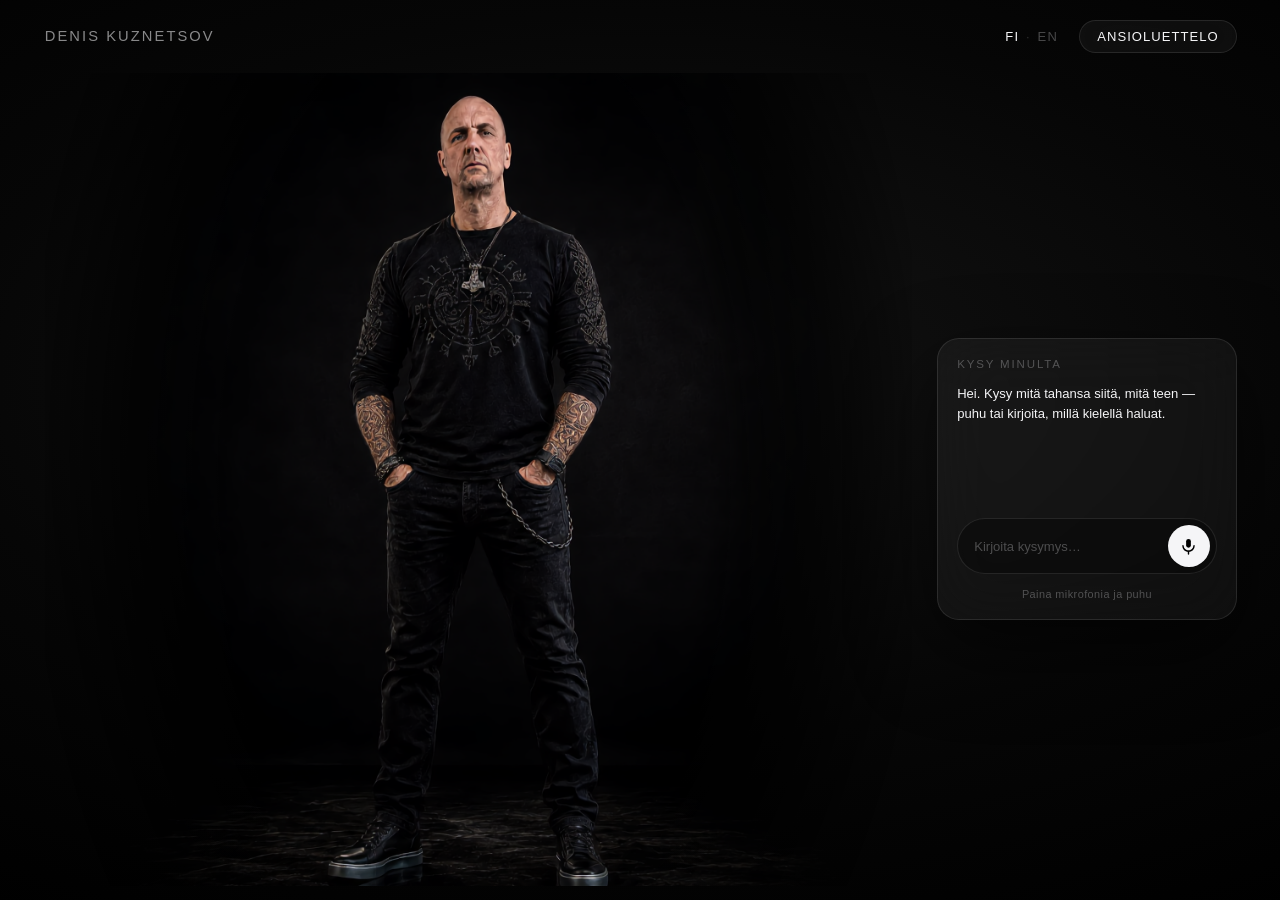
==== index.html @ 13a10eb5 "Add files via upload" ====
<!doctype html>
<html lang="fi">
<head>
<meta charset="utf-8">
<meta name="viewport" content="width=device-width, initial-scale=1, viewport-fit=cover">
<title>Denis Kuznetsov</title>
<style>
  :root{
    --bg:#000;
    --ink:#f5f5f7;
    --dim:rgba(245,245,247,.55);
    --faint:rgba(245,245,247,.28);
    --line:rgba(255,255,255,.10);
    --glass:rgba(255,255,255,.045);
  }

  *{margin:0;padding:0;box-sizing:border-box}

  html,body{
    /* 100% на мобильном считается от полного окна, а адресная строка
       съедает низ — панель уезжает за экран. dvh меряет то, что видно. */
    height:100vh;
    height:100dvh;
    overflow:hidden;
    background:var(--bg);
    color:var(--ink);
    font-family:-apple-system,BlinkMacSystemFont,"SF Pro Display","Helvetica Neue",Inter,Arial,sans-serif;
    -webkit-font-smoothing:antialiased;
  }

  body{
    display:grid;
    grid-template-rows:auto 1fr;
    /* мягкое свечение из центра — свет как на фото */
    background:
      radial-gradient(120% 90% at 50% 42%, #141414 0%, #060606 45%, #000 78%);
  }

  /* ---------- шапка ---------- */
  header{
    display:flex;
    align-items:center;
    justify-content:space-between;
    padding:clamp(14px,2.2vh,26px) clamp(18px,3.5vw,52px);
    z-index:5;
  }
  .name{
    font-size:clamp(12px,1.15vw,15px);
    font-weight:500;
    letter-spacing:.14em;
    text-transform:uppercase;
    color:var(--dim);
  }
  .nav{display:flex;align-items:center;gap:clamp(12px,1.6vw,24px)}
  .lang{
    display:flex;align-items:center;gap:.5em;
    font-size:clamp(11px,1.02vw,13px);
    font-weight:500;letter-spacing:.1em;
  }
  .lang a{color:var(--faint);text-decoration:none;transition:color .3s ease}
  .lang a:hover{color:var(--dim)}
  .lang a.on{color:var(--ink)}
  .lang span{color:rgba(255,255,255,.16)}

  .cv{
    display:inline-flex;
    align-items:center;
    gap:.55em;
    padding:.62em 1.35em;
    font-size:clamp(11px,1.02vw,13.5px);
    font-weight:500;
    letter-spacing:.08em;
    text-transform:uppercase;
    color:var(--ink);
    text-decoration:none;
    border:1px solid var(--line);
    border-radius:100px;
    background:var(--glass);
    -webkit-backdrop-filter:blur(18px);
    backdrop-filter:blur(18px);
    transition:background .35s ease,border-color .35s ease,transform .35s ease;
  }
  .cv:hover{background:rgba(255,255,255,.10);border-color:rgba(255,255,255,.26);transform:translateY(-1px)}

  /* ---------- сцена ---------- */
  .stage{
    position:relative;
    display:grid;
    grid-template-columns:1fr minmax(300px,24vw);
    align-items:center;
    min-height:0;
    padding:0 clamp(18px,3.5vw,52px) clamp(10px,1.6vh,22px);
    gap:clamp(16px,2vw,40px);
  }

  /* фото — во всю доступную высоту, растворяется в фоне */
  .figure{
    position:relative;
    height:100%;
    min-height:0;
    display:flex;
    align-items:flex-end;
    justify-content:center;
  }
  .figure img{
    height:100%;
    width:auto;
    max-width:none;
    object-fit:contain;
    object-position:bottom center;
    display:block;
    /* растушёвка только по бокам и низу — фигура остаётся целой,
       а квадратный край кадра не читается на чёрном фоне */
    -webkit-mask-image:radial-gradient(ellipse 52% 92% at 50% 47%, #000 52%, rgba(0,0,0,.6) 78%, transparent 100%);
    mask-image:radial-gradient(ellipse 52% 92% at 50% 47%, #000 52%, rgba(0,0,0,.6) 78%, transparent 100%);
    animation:rise 1.4s cubic-bezier(.16,1,.3,1) both;
  }
  @keyframes rise{from{opacity:0;transform:translateY(18px) scale(1.012)}to{opacity:1;transform:none}}

  /* ---------- панель диалога ---------- */
  .panel{
    display:flex;
    flex-direction:column;
    gap:14px;
    padding:clamp(16px,1.5vw,24px);
    border:1px solid var(--line);
    border-radius:22px;
    background:var(--glass);
    -webkit-backdrop-filter:blur(30px) saturate(140%);
    backdrop-filter:blur(30px) saturate(140%);
    box-shadow:0 30px 80px rgba(0,0,0,.6);
    max-height:min(62vh,540px);
    animation:rise 1.4s .18s cubic-bezier(.16,1,.3,1) both;
  }
  .panel h2{
    font-size:clamp(10.5px,.9vw,12px);
    font-weight:500;
    letter-spacing:.16em;
    text-transform:uppercase;
    color:var(--faint);
  }

  .log{
    flex:1;
    min-height:120px;
    overflow-y:auto;
    display:flex;
    flex-direction:column;
    gap:12px;
    font-size:clamp(13px,1.02vw,15px);
    line-height:1.55;
    scrollbar-width:thin;
    scrollbar-color:rgba(255,255,255,.18) transparent;
  }
  .log::-webkit-scrollbar{width:5px}
  .log::-webkit-scrollbar-thumb{background:rgba(255,255,255,.18);border-radius:3px}

  .msg{max-width:100%}
  .msg.me{color:var(--dim)}
  .msg.me::before{content:"—  ";color:var(--faint)}
  .msg.ai{color:var(--ink)}

  .composer{
    display:flex;
    align-items:center;
    gap:10px;
    padding:6px 6px 6px 16px;
    border:1px solid var(--line);
    border-radius:100px;
    background:rgba(0,0,0,.35);
  }
  .composer input{
    flex:1;
    min-width:0;
    border:0;
    outline:0;
    background:transparent;
    color:var(--ink);
    font:inherit;
    font-size:clamp(13px,1.02vw,15px);
    padding:8px 0;
  }
  .composer input::placeholder{color:var(--faint)}

  .mic{
    flex:none;
    width:42px;height:42px;
    display:grid;place-items:center;
    border:0;
    border-radius:50%;
    background:var(--ink);
    color:#000;
    cursor:pointer;
    transition:transform .3s cubic-bezier(.16,1,.3,1),box-shadow .3s ease;
  }
  .mic:hover{transform:scale(1.06)}
  .mic svg{width:19px;height:19px}
  .mic.live{
    background:#ff453a;color:#fff;
    box-shadow:0 0 0 0 rgba(255,69,58,.55);
    animation:pulse 1.5s infinite;
  }
  @keyframes pulse{
    70%{box-shadow:0 0 0 16px rgba(255,69,58,0)}
    100%{box-shadow:0 0 0 0 rgba(255,69,58,0)}
  }

  .hint{
    font-size:clamp(10.5px,.85vw,12px);
    letter-spacing:.04em;
    color:var(--faint);
    text-align:center;
  }

  /* ---------- узкий экран ---------- */
  @media (max-width:900px){
    /* Фото отдаёт место панели, а не наоборот: поле ввода с микрофоном
       всегда должно быть на экране, оно тут главное. */
    .stage{
      grid-template-columns:1fr;
      grid-template-rows:minmax(0,1fr) auto;
      align-items:stretch;
      gap:10px;
      padding:0 14px max(12px, env(safe-area-inset-bottom));
    }
    .figure{min-height:0;overflow:hidden}
    .figure img{
      /* на телефоне кадрируем по высоте: бока у снимка пустые, их не жалко,
         зато фигура заполняет экран. width:100% держит страницу в рамках —
         без него картинка 2048x1920 вылезает вправо вместе с микрофоном */
      width:100%;
      height:100%;
      max-width:100%;
      object-fit:cover;
      object-position:center 42%;
      -webkit-mask-image:radial-gradient(ellipse 62% 88% at 50% 44%, #000 54%, rgba(0,0,0,.6) 80%, transparent 100%);
      mask-image:radial-gradient(ellipse 62% 88% at 50% 44%, #000 54%, rgba(0,0,0,.6) 80%, transparent 100%);
    }
    .panel{
      max-height:none;
      gap:10px;
      padding:14px;
      border-radius:18px;
    }
    .panel h2{display:none}
    .log{
      min-height:0;
      max-height:26vh;
      font-size:14px;
    }
    .hint{display:none}
    header{padding:12px 14px;gap:10px}
    .name{font-size:11px;letter-spacing:.1em}
    .cv{padding:.55em 1em;font-size:11px}
    .stage,.panel,.composer{min-width:0}
  }

  /* очень узкие телефоны: имя в шапке уступает место кнопкам */
  @media (max-width:400px){
    .name{display:none}
  }

  /* Совсем низкие экраны в альбомной ориентации: фото уводим, оставляем диалог */
  @media (max-height:460px) and (max-width:900px){
    .figure{display:none}
    .stage{grid-template-rows:auto}
    .log{max-height:38vh}
  }
</style>
</head>
<body>

<header>
  <div class="name">Denis Kuznetsov</div>
  <div class="nav">
    <div class="lang">
      <a class="on" href="index.html">FI</a><span>·</span><a href="index-en.html">EN</a>
    </div>
    <a class="cv" href="cv.html">Ansioluettelo</a>
  </div>
</header>

<main class="stage">

  <div class="figure">
    <img src="avatar.png" alt="Denis Kuznetsov">
  </div>

  <section class="panel">
    <h2>Kysy minulta</h2>

    <div class="log" id="log">
      <div class="msg ai">Hei. Kysy mitä tahansa siitä, mitä teen — puhu tai kirjoita, millä kielellä haluat.</div>
    </div>

    <form class="composer" id="form">
      <input id="q" type="text" autocomplete="off" placeholder="Kirjoita kysymys…">
      <button class="mic" id="mic" type="button" aria-label="Puhu">
        <svg viewBox="0 0 24 24" fill="none" stroke="currentColor" stroke-width="1.8" stroke-linecap="round">
          <rect x="9" y="2.5" width="6" height="11" rx="3" fill="currentColor" stroke="none"/>
          <path d="M5 11a7 7 0 0 0 14 0"/>
          <path d="M12 18v3.5"/>
        </svg>
      </button>
    </form>

    <div class="hint" id="hint">Paina mikrofonia ja puhu</div>
  </section>

</main>

<script>
  const log  = document.getElementById('log');
  const form = document.getElementById('form');
  const q    = document.getElementById('q');
  const mic  = document.getElementById('mic');
  const hint = document.getElementById('hint');

  function say(text, who){
    const d = document.createElement('div');
    d.className = 'msg ' + who;
    d.textContent = text;
    log.appendChild(d);
    log.scrollTop = log.scrollHeight;
  }

  // Адрес воркера. Ключа Google здесь нет и быть не может —
  // страница обращается только сюда, воркер сам ходит к модели.
  const WORKER = 'https://round-scene-4de7.carbo-lignum.workers.dev';

  const history = [];
  let busy = false;

  async function ask(text){
    text = text.trim();
    if(!text || busy) return;

    say(text, 'me');
    history.push({role:'me', text});
    q.value = '';

    busy = true;
    const dots = document.createElement('div');
    dots.className = 'msg ai';
    dots.style.opacity = '.45';
    dots.textContent = '…';
    log.appendChild(dots);
    log.scrollTop = log.scrollHeight;

    try{
      const r = await fetch(WORKER, {
        method:'POST',
        headers:{'Content-Type':'application/json'},
        body: JSON.stringify({ message:text, history: history.slice(0,-1) })
      });
      const d = await r.json();
      dots.remove();
      if(d.reply){
        say(d.reply, 'ai');
        history.push({role:'ai', text:d.reply});
      } else {
        say('Yhteys ei juuri nyt toimi. Kirjoita suoraan: carbo.lignum@gmail.com', 'ai');
      }
    }catch(err){
      dots.remove();
      say('Yhteys ei juuri nyt toimi. Kirjoita suoraan: carbo.lignum@gmail.com', 'ai');
    }finally{
      busy = false;
    }
  }

  form.addEventListener('submit', e => { e.preventDefault(); ask(q.value); });

  // --- голос: распознаётся прямо в браузере, ничего никуда не уходит ---
  const SR = window.SpeechRecognition || window.webkitSpeechRecognition;
  let rec = null, live = false;

  if(!SR){
    hint.textContent = 'Puhe toimii Chromessa';
  } else {
    rec = new SR();
    rec.continuous = false;
    rec.interimResults = true;

    rec.onstart  = () => { live = true;  mic.classList.add('live');    hint.textContent = 'Kuuntelen…'; };
    rec.onend    = () => { live = false; mic.classList.remove('live'); hint.textContent = 'Paina mikrofonia ja puhu'; };
    rec.onerror  = () => { live = false; mic.classList.remove('live'); hint.textContent = 'Mikrofoni ei ole käytettävissä'; };

    rec.onresult = e => {
      let txt = '';
      for(const r of e.results) txt += r[0].transcript;
      q.value = txt;
      if(e.results[e.results.length - 1].isFinal) ask(txt);
    };

    mic.addEventListener('click', () => {
      if(live){ rec.stop(); return; }
      rec.lang = navigator.language || 'fi-FI';
      try{ rec.start(); }catch(err){}
    });
  }
</script>

</body>
</html>
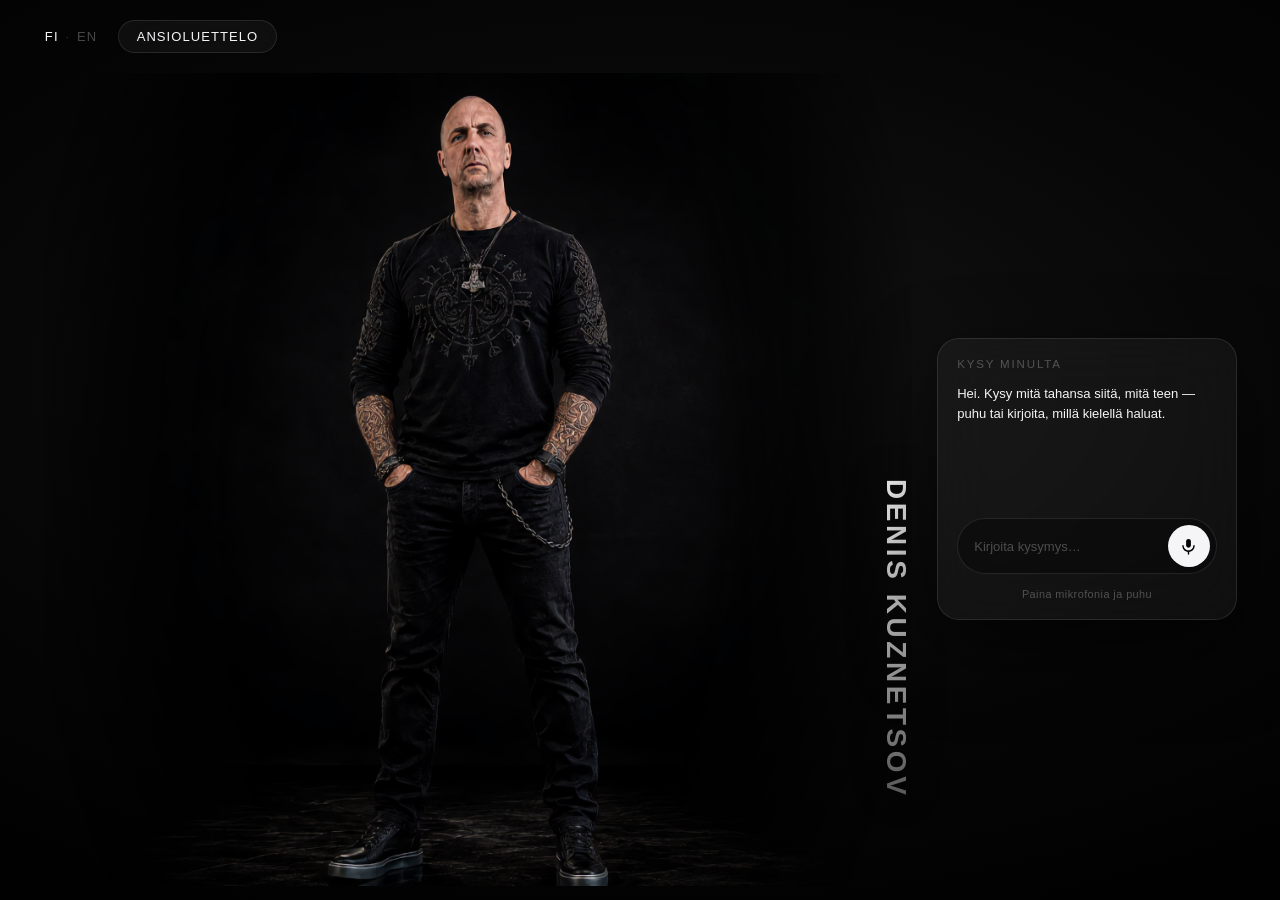
==== commit d867294d: "Add files via upload" ====
--- a/index.html
+++ b/index.html
@@ -1,4 +1,4 @@
-<!doctype html>
+﻿<!doctype html>
 <html lang="fi">
 <head>
 <meta charset="utf-8">
@@ -118,6 +118,41 @@
   @keyframes rise{from{opacity:0;transform:translateY(18px) scale(1.012)}to{opacity:1;transform:none}}
 
   /* ---------- панель диалога ---------- */
+  /* Имя вертикально справа от фотографии — как на обложке журнала.
+     Раньше оно стояло мелким в шапке слева и терялось; здесь оно работает
+     как часть кадра. writing-mode ставит буквы столбиком, читается сверху
+     вниз — так набирают корешок и обложку.
+
+     Заливка градиентом даёт глянец: светлее сверху, глуше книзу, будто по
+     тексту идёт свет. Это дешевле любой тени и не мылит буквы. */
+  .vname{
+    position:absolute;
+    right:0;
+    top:50%;
+    transform:translateY(-50%);
+    writing-mode:vertical-rl;
+    text-orientation:mixed;
+    /* Пятнадцать букв столбиком должны уместиться по высоте кадра.
+       Кегль считается от высоты окна: при расчёте от ширины имя обрезалось.
+       overflow:hidden здесь ставить нельзя — он режет хвост вместо того,
+       чтобы ужать. Пусть лучше буквы будут мельче, но имя целым. */
+    font-size:clamp(15px,3.1vh,32px);
+    font-weight:600;
+    letter-spacing:.13em;
+    text-transform:uppercase;
+    white-space:nowrap;
+    pointer-events:none;
+    user-select:none;
+    background:linear-gradient(180deg,
+      rgba(245,245,247,.98) 0%,
+      rgba(245,245,247,.72) 42%,
+      rgba(245,245,247,.34) 100%);
+    -webkit-background-clip:text;
+    background-clip:text;
+    color:transparent;
+    filter:drop-shadow(0 2px 18px rgba(0,0,0,.55));
+    animation:rise 1.4s .28s cubic-bezier(.16,1,.3,1) both;
+  }
   .panel{
     display:flex;
     flex-direction:column;
@@ -182,6 +217,7 @@
   }
   .composer input::placeholder{color:var(--faint)}
 
+
   .mic{
     flex:none;
     width:42px;height:42px;
@@ -248,7 +284,14 @@
       max-height:26vh;
       font-size:14px;
     }
+    /* подсказка спрятана, но во время записи показывает уровень и секунды */
     .hint{display:none}
+    .hint.on{display:block}
+    .vname{
+      font-size:clamp(18px,5.2vw,30px);
+      letter-spacing:.22em;
+      right:2px;
+    }
     header{padding:12px 14px;gap:10px}
     .name{font-size:11px;letter-spacing:.1em}
     .cv{padding:.55em 1em;font-size:11px}
@@ -271,7 +314,6 @@
 <body>
 
 <header>
-  <div class="name">Denis Kuznetsov</div>
   <div class="nav">
     <div class="lang">
       <a class="on" href="index.html">FI</a><span>·</span><a href="index-en.html">EN</a>
@@ -284,6 +326,7 @@
 
   <div class="figure">
     <img src="avatar.png" alt="Denis Kuznetsov">
+    <div class="vname" aria-hidden="true">Denis Kuznetsov</div>
   </div>
 
   <section class="panel">
@@ -328,18 +371,26 @@
   // страница обращается только сюда, воркер сам ходит к модели.
   const WORKER = 'https://round-scene-4de7.carbo-lignum.workers.dev';
 
+  const TXT = {
+    down:  'Yhteys ei juuri nyt toimi. Kirjoita suoraan: carbo.lignum@gmail.com',
+    idle:  'Paina mikrofonia ja puhu',
+    rec:   'Nauhoitan…',
+    work:  'Kuuntelen…',
+    voice: 'ääniviesti',
+    noMic: 'Mikrofoni ei ole käytettävissä',
+    long:  'Viesti on liian pitkä',
+    quiet: 'En kuullut mitään — puhu lähempänä mikrofonia'
+  };
+
   const history = [];
   let busy = false;
 
-  async function ask(text){
-    text = text.trim();
-    if(!text || busy) return;
-
-    say(text, 'me');
-    history.push({role:'me', text});
-    q.value = '';
-
+  // Один путь наружу и для текста, и для звука.
+  async function send(payload, label){
+    if(busy) return;
     busy = true;
+
+    say(label, 'me');
     const dots = document.createElement('div');
     dots.className = 'msg ai';
     dots.style.opacity = '.45';
@@ -351,52 +402,180 @@
       const r = await fetch(WORKER, {
         method:'POST',
         headers:{'Content-Type':'application/json'},
-        body: JSON.stringify({ message:text, history: history.slice(0,-1) })
+        body: JSON.stringify(Object.assign({ history: history.slice() }, payload))
       });
       const d = await r.json();
       dots.remove();
       if(d.reply){
         say(d.reply, 'ai');
+        if(payload.message) history.push({role:'me', text:payload.message});
         history.push({role:'ai', text:d.reply});
       } else {
-        say('Yhteys ei juuri nyt toimi. Kirjoita suoraan: carbo.lignum@gmail.com', 'ai');
+        say(d.error === 'audio_too_long' ? TXT.long : TXT.down, 'ai');
       }
     }catch(err){
       dots.remove();
-      say('Yhteys ei juuri nyt toimi. Kirjoita suoraan: carbo.lignum@gmail.com', 'ai');
+      say(TXT.down, 'ai');
     }finally{
       busy = false;
-    }
+      hint.textContent = TXT.idle;
+    }
+  }
+
+  function ask(text){
+    text = text.trim();
+    if(!text) return;
+    q.value = '';
+    send({ message:text }, text);
   }
 
   form.addEventListener('submit', e => { e.preventDefault(); ask(q.value); });
 
-  // --- голос: распознаётся прямо в браузере, ничего никуда не уходит ---
-  const SR = window.SpeechRecognition || window.webkitSpeechRecognition;
-  let rec = null, live = false;
-
-  if(!SR){
-    hint.textContent = 'Puhe toimii Chromessa';
+  /* ------------------------------------------------------------------
+     ГОЛОС. Браузерное распознавание НЕ используется: ему надо заранее
+     назвать язык, а заранее неизвестно, на каком языке заговорит
+     посетитель. Вместо этого пишем звук и отдаём его модели как есть —
+     она мультимодальная, слышит сама и отвечает на языке говорящего.
+
+       MediaRecorder → WAV 16 кГц → base64 → воркер → Gemini (inlineData)
+     ------------------------------------------------------------------ */
+
+  const MAX_SECONDS   = 45;    // потолок записи
+  const HUSH_MS       = 1300;  // столько тишины после речи = конец фразы
+  const SPEAK_LEVEL   = 0.018; // выше этого считаем, что говорят
+  const MIN_SPEAK_MS  = 400;   // короче — считаем случайным нажатием
+
+  let mr = null, chunks = [], stream = null, stopTimer = null;
+  let vadCtx = null, vadTimer = null, lastRms = 0;
+
+  function wavFromSamples(samples, rate){
+    const buf = new ArrayBuffer(44 + samples.length * 2);
+    const v = new DataView(buf);
+    const put = (o, s) => { for(let i=0;i<s.length;i++) v.setUint8(o+i, s.charCodeAt(i)); };
+    put(0,'RIFF');  v.setUint32(4, 36 + samples.length*2, true);
+    put(8,'WAVE');  put(12,'fmt ');
+    v.setUint32(16,16,true); v.setUint16(20,1,true); v.setUint16(22,1,true);
+    v.setUint32(24,rate,true); v.setUint32(28,rate*2,true);
+    v.setUint16(32,2,true); v.setUint16(34,16,true);
+    put(36,'data'); v.setUint32(40, samples.length*2, true);
+    let o = 44;
+    for(let i=0;i<samples.length;i++,o+=2){
+      const s = Math.max(-1, Math.min(1, samples[i]));
+      v.setInt16(o, s < 0 ? s*0x8000 : s*0x7FFF, true);
+    }
+    return new Blob([buf], { type:'audio/wav' });
+  }
+
+  async function toWav16k(blob){
+    const ab = await blob.arrayBuffer();
+    const AC = window.AudioContext || window.webkitAudioContext;
+    const ac = new AC();
+    const decoded = await ac.decodeAudioData(ab);
+    ac.close();
+    const off = new OfflineAudioContext(1, Math.max(1, Math.ceil(decoded.duration * 16000)), 16000);
+    const src = off.createBufferSource();
+    src.buffer = decoded;
+    src.connect(off.destination);
+    src.start(0);
+    const out = await off.startRendering();
+    return wavFromSamples(out.getChannelData(0), 16000);
+  }
+
+  function toBase64(blob){
+    return new Promise(res => {
+      const r = new FileReader();
+      r.onloadend = () => res(String(r.result).split(',')[1]);
+      r.readAsDataURL(blob);
+    });
+  }
+
+  function stopStream(){
+    if(stopTimer){ clearTimeout(stopTimer); stopTimer = null; }
+    if(vadTimer){ clearInterval(vadTimer); vadTimer = null; }
+    if(vadCtx){ try{ vadCtx.close(); }catch(e){} vadCtx = null; }
+    if(stream){ stream.getTracks().forEach(t => t.stop()); stream = null; }
+    mic.classList.remove('live');
+  }
+
+  async function startRecording(){
+    try{
+      stream = await navigator.mediaDevices.getUserMedia({
+        audio:{ echoCancellation:true, noiseSuppression:true, autoGainControl:true }
+      });
+    }catch(err){
+      hint.classList.add('on');
+      hint.textContent = TXT.noMic;
+      return;
+    }
+    chunks = [];
+    mr = new MediaRecorder(stream);
+    mr.ondataavailable = e => { if(e.data && e.data.size) chunks.push(e.data); };
+    mr.onstop = async () => {
+      const quiet = lastRms < 0.005;
+      stopStream();
+      hint.textContent = TXT.work;
+      try{
+        const raw = new Blob(chunks, { type: mr.mimeType || 'audio/webm' });
+        if(raw.size < 1200 || quiet){ hint.textContent = TXT.quiet; setTimeout(()=>{hint.classList.remove('on');hint.textContent=TXT.idle;},2600); return; }
+        const wav = await toWav16k(raw);
+        const b64 = await toBase64(wav);
+        await send({ audio:b64 }, '🎙 ' + TXT.voice);
+      }catch(err){
+        hint.textContent = TXT.idle;
+        say(TXT.down, 'ai');
+      }
+    };
+
+    // Слушаем уровень и сами останавливаемся, когда человек замолчал:
+    // никто не догадается, что микрофон надо выключать повторным нажатием.
+    const AC = window.AudioContext || window.webkitAudioContext;
+    vadCtx = new AC();
+    const node = vadCtx.createMediaStreamSource(stream);
+    const an = vadCtx.createAnalyser();
+    an.fftSize = 1024;
+    node.connect(an);
+    const buf = new Uint8Array(an.fftSize);
+
+    const t0 = Date.now();
+    let spoke = false, hush = 0, peak = 0;
+    lastRms = 0;
+
+    vadTimer = setInterval(() => {
+      an.getByteTimeDomainData(buf);
+      let sum = 0;
+      for(let i=0;i<buf.length;i++){ const d = (buf[i]-128)/128; sum += d*d; }
+      const rms = Math.sqrt(sum/buf.length);
+      if(rms > peak) peak = rms;
+      lastRms = peak;
+
+      const sec = Math.floor((Date.now()-t0)/1000);
+      const bars = '▁▂▃▄▅▆▇█';
+      const lvl = bars[Math.min(bars.length-1, Math.round(rms*70))];
+      hint.classList.add('on');
+      hint.textContent = TXT.rec + '  ' + lvl + '  ' + sec + 's';
+
+      if(rms > SPEAK_LEVEL){ spoke = true; hush = 0; }
+      else if(spoke){
+        hush += 120;
+        if(hush >= HUSH_MS && Date.now()-t0 > MIN_SPEAK_MS && mr.state === 'recording'){
+          mr.stop();
+        }
+      }
+    }, 120);
+
+    mr.start();
+    mic.classList.add('live');
+    hint.textContent = TXT.rec;
+    stopTimer = setTimeout(() => { if(mr && mr.state === 'recording') mr.stop(); }, MAX_SECONDS * 1000);
+  }
+
+  if(!navigator.mediaDevices || !window.MediaRecorder){
+    mic.style.display = 'none';
   } else {
-    rec = new SR();
-    rec.continuous = false;
-    rec.interimResults = true;
-
-    rec.onstart  = () => { live = true;  mic.classList.add('live');    hint.textContent = 'Kuuntelen…'; };
-    rec.onend    = () => { live = false; mic.classList.remove('live'); hint.textContent = 'Paina mikrofonia ja puhu'; };
-    rec.onerror  = () => { live = false; mic.classList.remove('live'); hint.textContent = 'Mikrofoni ei ole käytettävissä'; };
-
-    rec.onresult = e => {
-      let txt = '';
-      for(const r of e.results) txt += r[0].transcript;
-      q.value = txt;
-      if(e.results[e.results.length - 1].isFinal) ask(txt);
-    };
-
     mic.addEventListener('click', () => {
-      if(live){ rec.stop(); return; }
-      rec.lang = navigator.language || 'fi-FI';
-      try{ rec.start(); }catch(err){}
+      if(busy) return;
+      if(mr && mr.state === 'recording'){ mr.stop(); return; }
+      startRecording();
     });
   }
 </script>
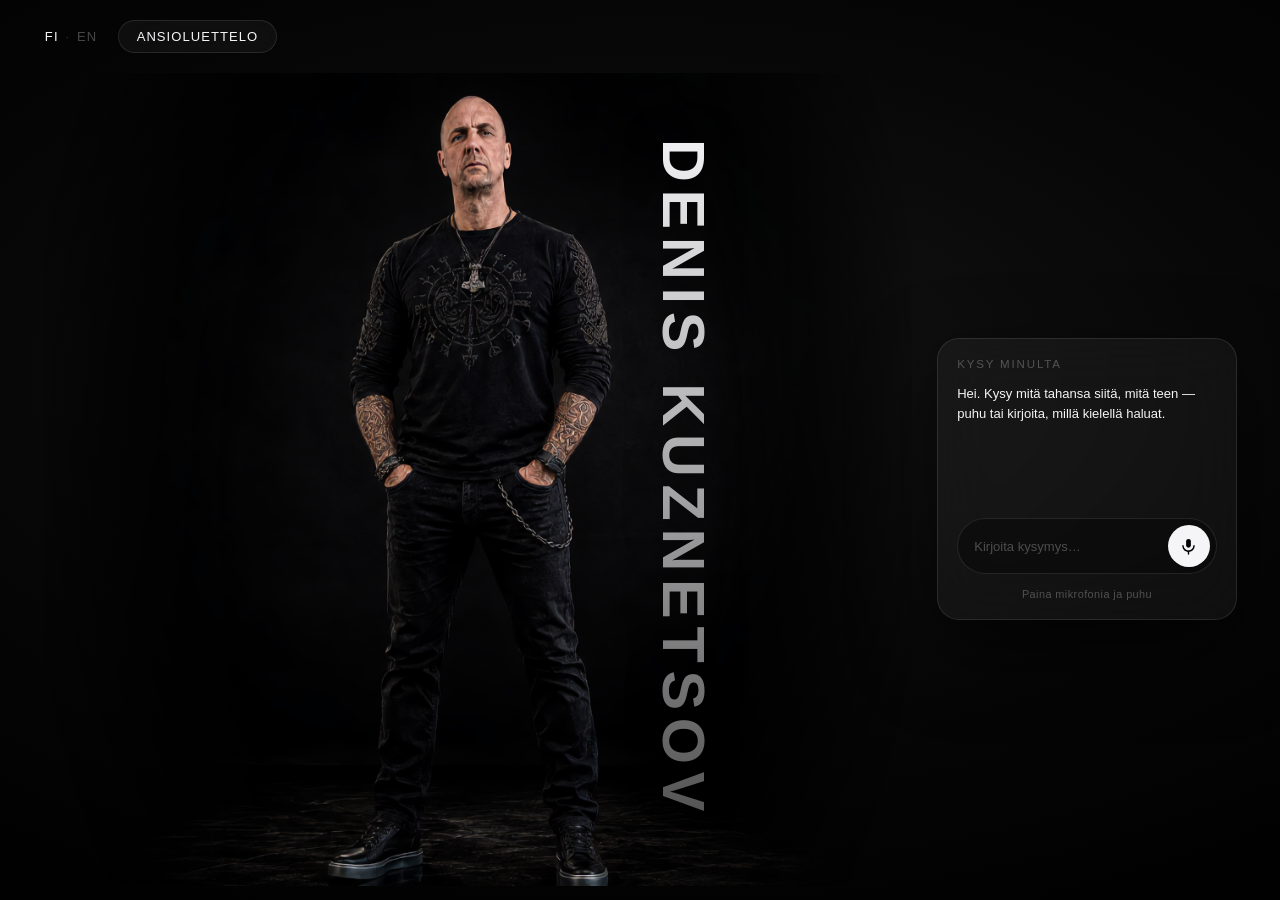
==== commit 6888821b: "Add files via upload" ====
--- a/index.html
+++ b/index.html
@@ -115,7 +115,13 @@
     mask-image:radial-gradient(ellipse 52% 92% at 50% 47%, #000 52%, rgba(0,0,0,.6) 78%, transparent 100%);
     animation:rise 1.4s cubic-bezier(.16,1,.3,1) both;
   }
-  @keyframes rise{from{opacity:0;transform:translateY(18px) scale(1.012)}to{opacity:1;transform:none}}
+  @keyframes rise{from{opacity:0;transform:translateY(18px) scale(1.012)}to{opacity:1;transform:none}}
+  /* Отдельный кадр для имени: сдвиг вправо и центровка по высоте должны
+     пережить анимацию, поэтому они повторены в обоих кадрах. */
+  @keyframes risename{
+    from{opacity:0;transform:translate(var(--vx), calc(-50% + 18px))}
+    to{opacity:1;transform:translate(var(--vx), -50%)}
+  }
 
   /* ---------- панель диалога ---------- */
   /* Имя вертикально справа от фотографии — как на обложке журнала.
@@ -127,16 +133,24 @@
      тексту идёт свет. Это дешевле любой тени и не мылит буквы. */
   .vname{
     position:absolute;
-    right:0;
+    left:50%;
     top:50%;
-    transform:translateY(-50%);
+    /* Отступ вправо от середины кадра. Считается от ВЫСОТЫ окна, а не от
+       ширины: снимок тянется по высоте (height:100%), значит и его ширина
+       привязана к высоте. С отсчётом в vw имя ложилось поверх человека. */
+    /* ВНИМАНИЕ. Общая анимация rise заканчивается на transform:none и стирает
+       любой сдвиг, заданный здесь. Из-за неё имя дважды оставалось на месте.
+       Поэтому у имени своя анимация, где сдвиг сохранён в обоих кадрах. */
+    --vx:19vh;
+    transform:translate(var(--vx), -50%);
     writing-mode:vertical-rl;
     text-orientation:mixed;
-    /* Пятнадцать букв столбиком должны уместиться по высоте кадра.
-       Кегль считается от высоты окна: при расчёте от ширины имя обрезалось.
+    /* Пятнадцать букв столбиком занимают почти всю высоту снимка.
+       Ход одной буквы примерно 0.75 кегля, пятнадцать букв — 11 кеглей;
+       при 6.6vh это около 73vh, а сам снимок высотой примерно 89vh.
        overflow:hidden здесь ставить нельзя — он режет хвост вместо того,
-       чтобы ужать. Пусть лучше буквы будут мельче, но имя целым. */
-    font-size:clamp(15px,3.1vh,32px);
+       чтобы ужать. */
+    font-size:clamp(22px,6.6vh,84px);
     font-weight:600;
     letter-spacing:.13em;
     text-transform:uppercase;
@@ -151,7 +165,7 @@
     background-clip:text;
     color:transparent;
     filter:drop-shadow(0 2px 18px rgba(0,0,0,.55));
-    animation:rise 1.4s .28s cubic-bezier(.16,1,.3,1) both;
+    animation:risename 1.4s .28s cubic-bezier(.16,1,.3,1) both;
   }
   .panel{
     display:flex;
@@ -288,9 +302,13 @@
     .hint{display:none}
     .hint.on{display:block}
     .vname{
-      font-size:clamp(18px,5.2vw,30px);
-      letter-spacing:.22em;
-      right:2px;
+      /* На телефоне снимок кадрируется по ширине экрана, поэтому имя
+         прижимаем к правому краю окна, а не отсчитываем от середины. */
+      left:auto;
+      right:6px;
+      --vx:0px;
+      font-size:clamp(20px,5.6vh,52px);
+      letter-spacing:.14em;
     }
     header{padding:12px 14px;gap:10px}
     .name{font-size:11px;letter-spacing:.1em}
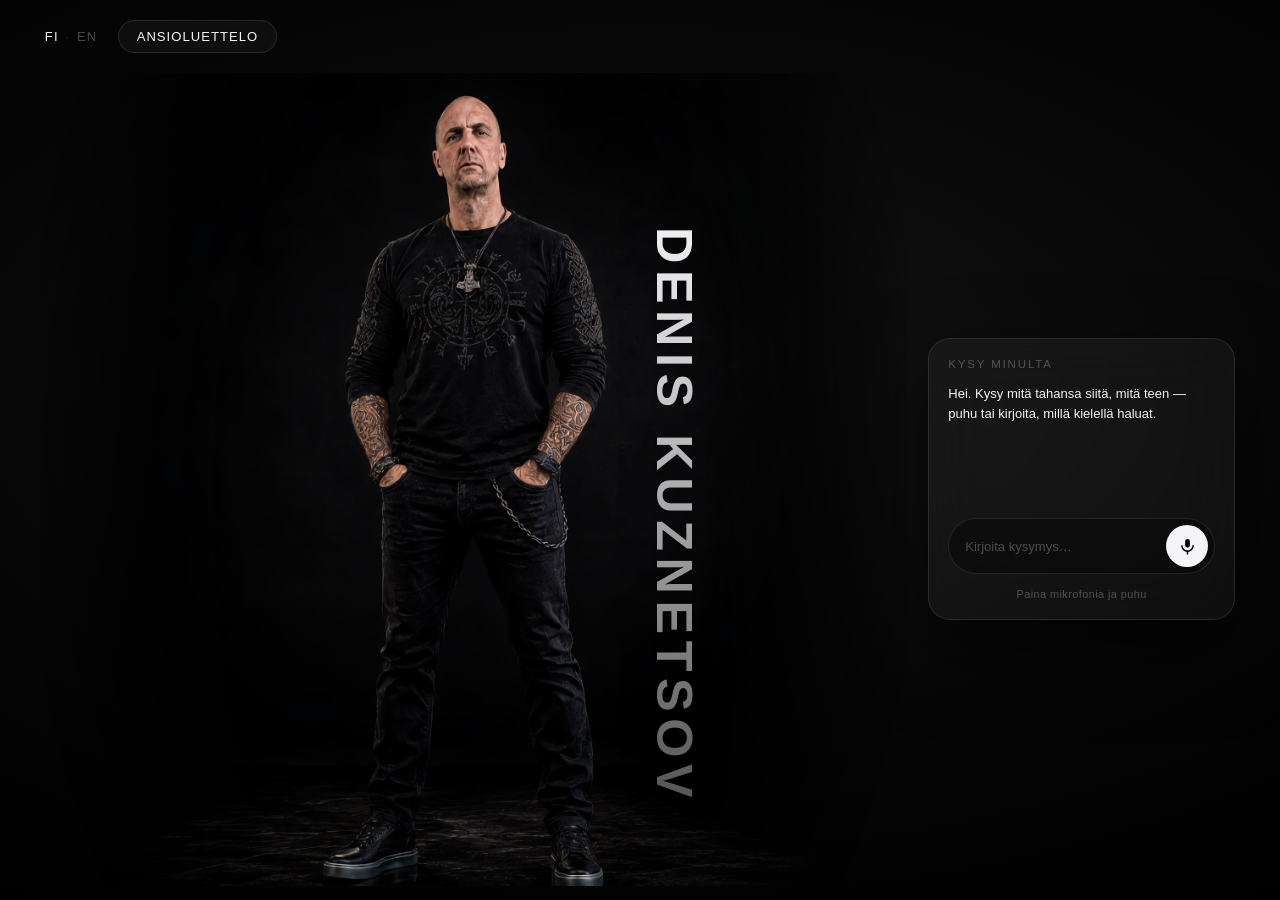
==== commit ef2bd269: "Add files via upload" ====
--- a/index.html
+++ b/index.html
@@ -98,6 +98,11 @@
     position:relative;
     height:100%;
     min-height:0;
+    /* Без min-width:0 колонка сетки раздувается до собственной ширины
+       снимка (2048 px). На узких экранах из-за этого вся страница вылезала
+       вправо: у панели диалога срезался край строки, а имя уезжало за экран
+       целиком. Проверено на 390 и 420 px. */
+    min-width:0;
     display:flex;
     align-items:flex-end;
     justify-content:center;
@@ -119,8 +124,8 @@
   /* Отдельный кадр для имени: сдвиг вправо и центровка по высоте должны
      пережить анимацию, поэтому они повторены в обоих кадрах. */
   @keyframes risename{
-    from{opacity:0;transform:translate(var(--vx), calc(-50% + 18px))}
-    to{opacity:1;transform:translate(var(--vx), -50%)}
+    from{opacity:0;transform:translate(var(--vx), 18px)}
+    to{opacity:1;transform:translate(var(--vx), 0)}
   }
 
   /* ---------- панель диалога ---------- */
@@ -134,7 +139,9 @@
   .vname{
     position:absolute;
     left:50%;
-    top:50%;
+    /* Верх имени на уровне плеча, а не по середине кадра: отсчёт от высоты
+       самой рамки со снимком, поэтому держится на любом экране. */
+    top:19%;
     /* Отступ вправо от середины кадра. Считается от ВЫСОТЫ окна, а не от
        ширины: снимок тянется по высоте (height:100%), значит и его ширина
        привязана к высоте. С отсчётом в vw имя ложилось поверх человека. */
@@ -142,7 +149,7 @@
        любой сдвиг, заданный здесь. Из-за неё имя дважды оставалось на месте.
        Поэтому у имени своя анимация, где сдвиг сохранён в обоих кадрах. */
     --vx:19vh;
-    transform:translate(var(--vx), -50%);
+    transform:translate(var(--vx), 0);
     writing-mode:vertical-rl;
     text-orientation:mixed;
     /* Пятнадцать букв столбиком занимают почти всю высоту снимка.
@@ -150,7 +157,7 @@
        при 6.6vh это около 73vh, а сам снимок высотой примерно 89vh.
        overflow:hidden здесь ставить нельзя — он режет хвост вместо того,
        чтобы ужать. */
-    font-size:clamp(22px,6.6vh,84px);
+    font-size:clamp(20px,5.6vh,72px);
     font-weight:600;
     letter-spacing:.13em;
     text-transform:uppercase;
@@ -307,7 +314,7 @@
       left:auto;
       right:6px;
       --vx:0px;
-      font-size:clamp(20px,5.6vh,52px);
+      font-size:clamp(18px,4.8vh,46px);
       letter-spacing:.14em;
     }
     header{padding:12px 14px;gap:10px}
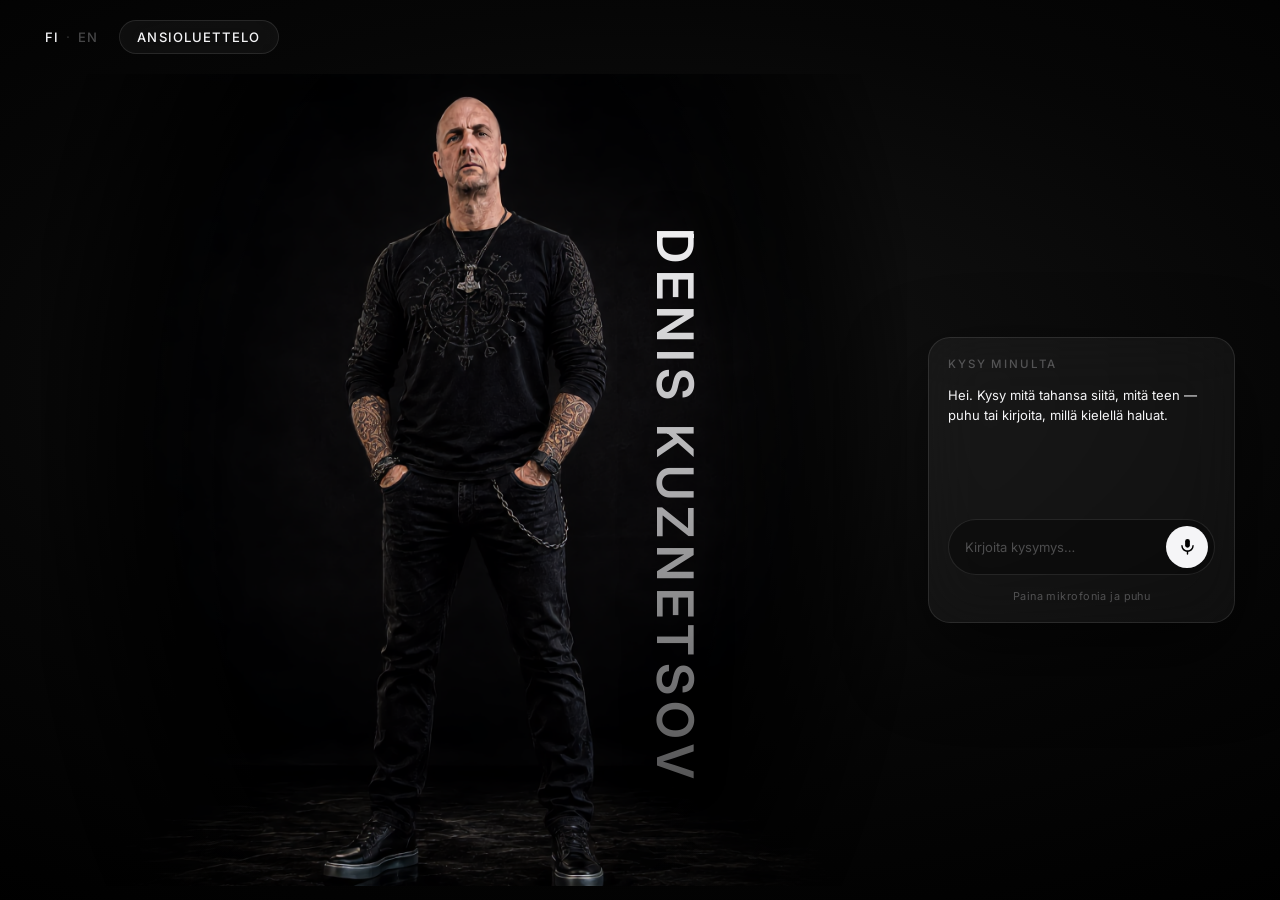
==== commit 010face2: "Add files via upload" ====
--- a/index.html
+++ b/index.html
@@ -1,9 +1,18 @@
-﻿<!doctype html>
+<!doctype html>
 <html lang="fi">
 <head>
 <meta charset="utf-8">
 <meta name="viewport" content="width=device-width, initial-scale=1, viewport-fit=cover">
 <title>Denis Kuznetsov</title>
+<!-- Inter с Google Fonts. Раньше веб-шрифта не было вовсе: список начинался
+     с -apple-system, и на Маке страница шла шрифтом SF Pro, а на Windows и
+     Android доходила до Arial. Один и тот же документ выглядел по-разному.
+     Inter — ближайший к SF Pro свободный шрифт; ставим его первым, чтобы
+     вид был одинаковым везде. Веса берём только те, что реально в ходу:
+     400 для текста, 500 и 600 для заголовков и подписей. -->
+<link rel="preconnect" href="https://fonts.googleapis.com">
+<link rel="preconnect" href="https://fonts.gstatic.com" crossorigin>
+<link rel="stylesheet" href="https://fonts.googleapis.com/css2?family=Inter:wght@400;500;600&display=swap">
 <style>
   :root{
     --bg:#000;
@@ -24,7 +33,7 @@
     overflow:hidden;
     background:var(--bg);
     color:var(--ink);
-    font-family:-apple-system,BlinkMacSystemFont,"SF Pro Display","Helvetica Neue",Inter,Arial,sans-serif;
+    font-family:Inter,-apple-system,BlinkMacSystemFont,"SF Pro Display","Helvetica Neue",Arial,sans-serif;
     -webkit-font-smoothing:antialiased;
   }
 
@@ -334,6 +343,21 @@
     .stage{grid-template-rows:auto}
     .log{max-height:38vh}
   }
+
+  /* Ссылка внутри текста. Раньше правила не было вовсе: стилизованы были
+     только контакты и переключатель языка. Ссылка, поставленная внутри
+     абзаца, падала на браузерный синий, а после первого клика — на
+     фиолетовый. На чёрном фоне это видно за версту. */
+  .block a, main p a, .offer a{
+    color:var(--ink);
+    text-decoration:none;
+    border-bottom:1px solid var(--line);
+    padding-bottom:1px;
+    transition:border-color .3s;
+  }
+  .block a:hover, main p a:hover, .offer a:hover{border-color:rgba(255,255,255,.5)}
+  /* Никакого фиолетового ни при каких обстоятельствах. */
+  a:visited{color:inherit}
 </style>
 </head>
 <body>
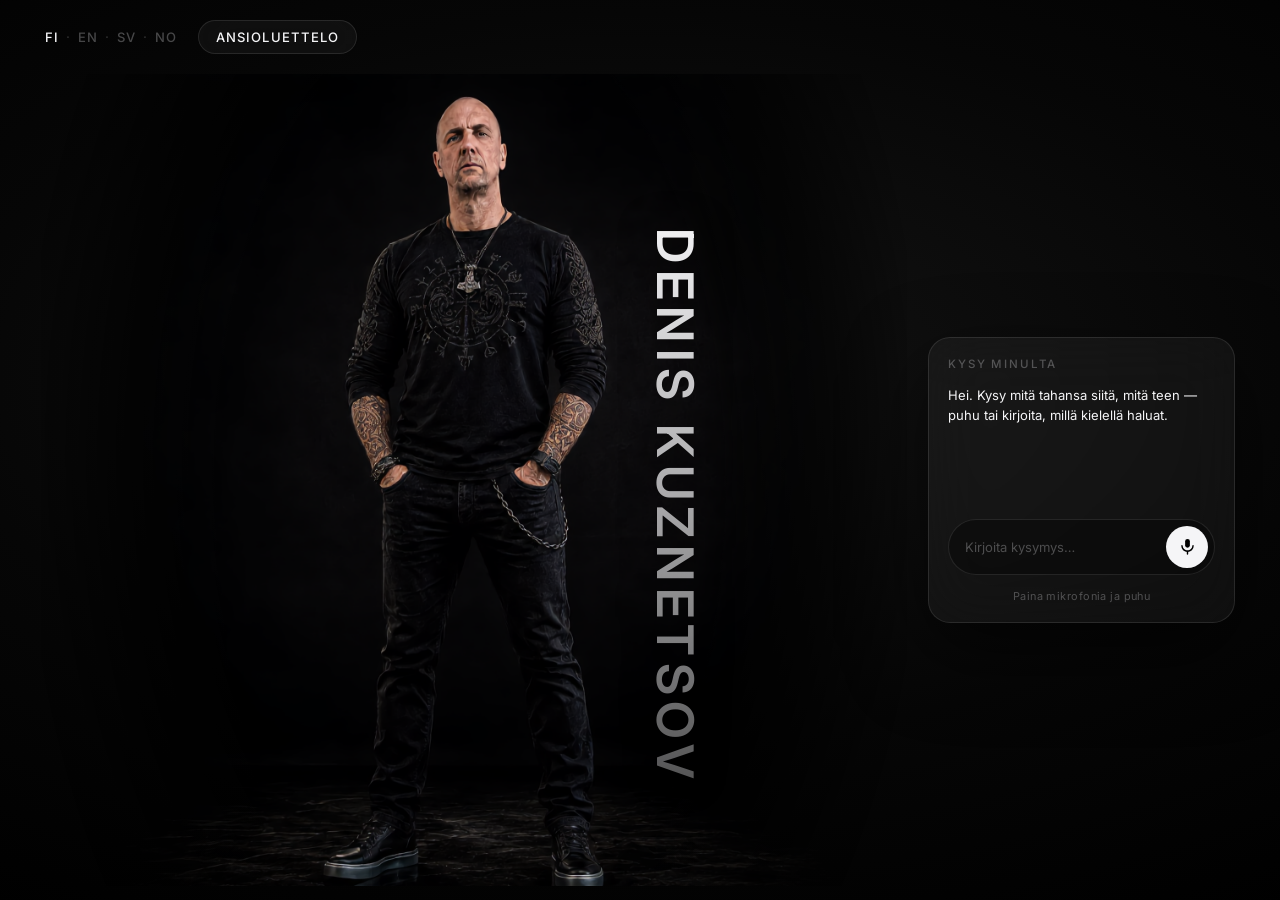
==== commit 7e42e609: "Add files via upload" ====
--- a/index.html
+++ b/index.html
@@ -365,7 +365,7 @@
 <header>
   <div class="nav">
     <div class="lang">
-      <a class="on" href="index.html">FI</a><span>·</span><a href="index-en.html">EN</a>
+      <a class="on" href="index.html">FI</a><span>·</span><a href="index-en.html">EN</a><span>·</span><a href="index-sv.html">SV</a><span>·</span><a href="index-no.html">NO</a>
     </div>
     <a class="cv" href="cv.html">Ansioluettelo</a>
   </div>
